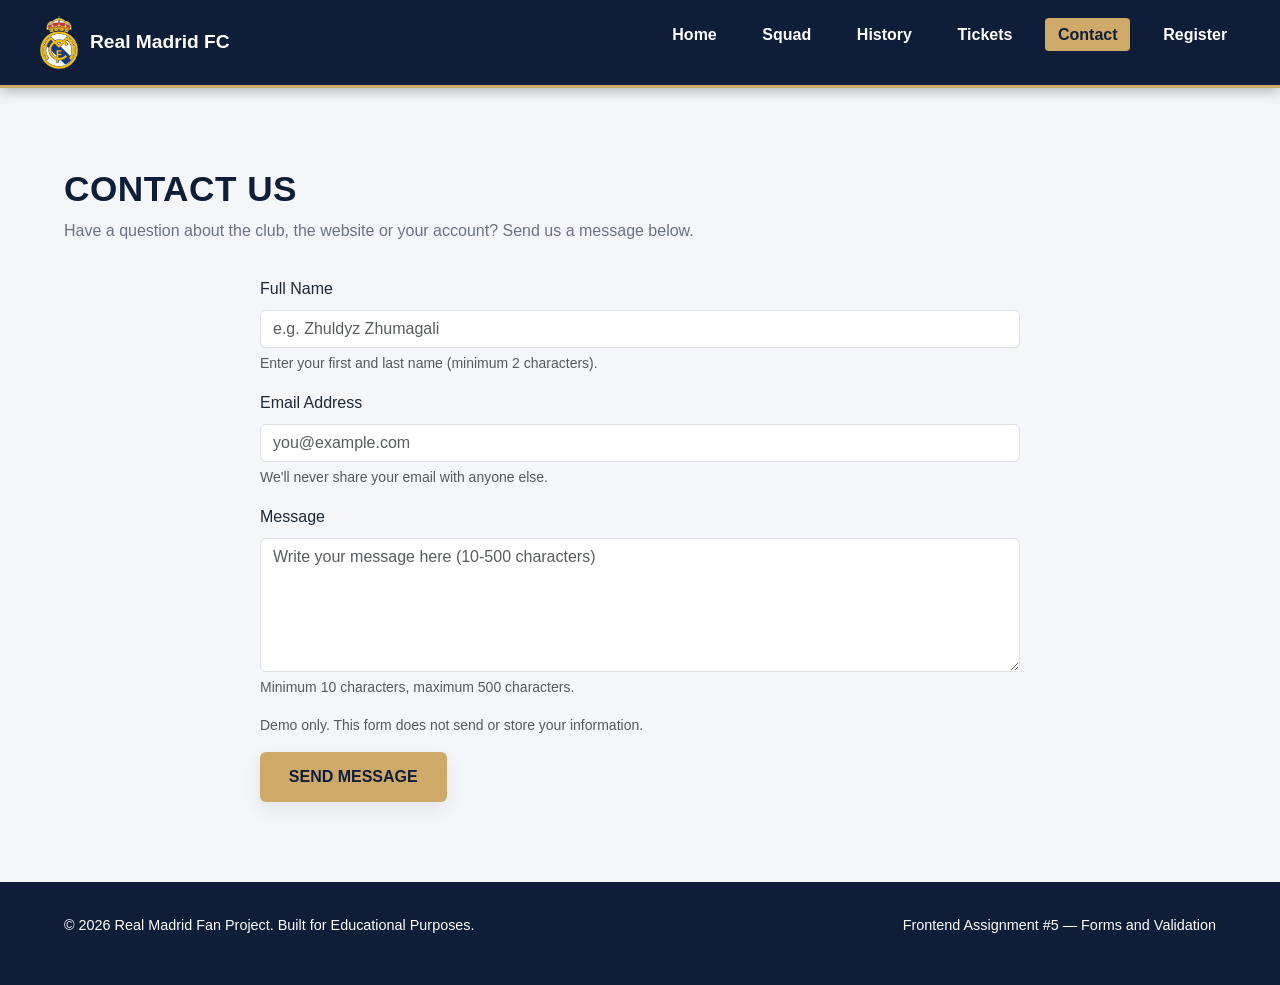
==== contact.html @ a4493725 "Add files via upload" ====
<!DOCTYPE html>
<html lang="en">
<head>
  <meta charset="UTF-8">
  <meta name="viewport" content="width=device-width, initial-scale=1.0">
  <title>Contact Us - Real Madrid Fan Project</title>

  <!-- Bootstrap 5.3 -->
  <link href="https://cdn.jsdelivr.net/npm/bootstrap@5.3.3/dist/css/bootstrap.min.css" rel="stylesheet">

  <!-- Shared project styles -->
  <link rel="stylesheet" href="css/style.css">
  <link rel="stylesheet" href="css/responsive.css">
</head>
<body>
  <div class="page-wrapper">

    <header class="site-header">
      <div class="header-container">
        <a href="index.html" class="logo-area">
          <img src="images/crest.png" alt="Real Madrid Crest">
          <span>Real Madrid FC</span>
        </a>
        <nav class="main-nav">
          <ul>
            <li><a href="index.html">Home</a></li>
            <li><a href="squad.html">Squad</a></li>
            <li><a href="history.html">History</a></li>
            <li><a href="tickets.html">Tickets</a></li>
            <li><a href="contact.html" class="active">Contact</a></li>
            <li><a href="register.html">Register</a></li>
          </ul>
        </nav>
      </div>
    </header>

    <main class="container py-5">
      <h1 class="page-title">Contact Us</h1>
      <p class="subtitle">Have a question about the club, the website or your account? Send us a message below.</p>

      <div class="row justify-content-center">
        <div class="col-12 col-lg-8">

          <form id="contactForm" class="needs-validation" novalidate action="#" method="post">

            <!-- Name -->
            <div class="mb-3">
              <label for="contact-name" class="form-label">Full Name</label>
              <input
                type="text"
                class="form-control"
                id="contact-name"
                name="contact-name"
                minlength="2"
                required
                placeholder="e.g. Zhuldyz Zhumagali">
              <div class="form-text">Enter your first and last name (minimum 2 characters).</div>
              <div class="valid-feedback">Looks good!</div>
              <div class="invalid-feedback">Please enter at least 2 characters for your name.</div>
            </div>

            <!-- Email -->
            <div class="mb-3">
              <label for="contact-email" class="form-label">Email Address</label>
              <input
                type="email"
                class="form-control"
                id="contact-email"
                name="contact-email"
                required
                placeholder="you@example.com">
              <div class="form-text">We'll never share your email with anyone else.</div>
              <div class="valid-feedback">Looks good!</div>
              <div class="invalid-feedback">Please enter a valid email address.</div>
            </div>

            <!-- Message -->
            <div class="mb-3">
              <label for="contact-message" class="form-label">Message</label>
              <textarea
                class="form-control"
                id="contact-message"
                name="contact-message"
                rows="5"
                minlength="10"
                maxlength="500"
                required
                placeholder="Write your message here (10-500 characters)"></textarea>
              <div class="form-text">Minimum 10 characters, maximum 500 characters.</div>
              <div class="valid-feedback">Looks good!</div>
              <div class="invalid-feedback">Message must be between 10 and 500 characters long.</div>
            </div>

            <!-- Demo-only note: static site, no backend -->
            <p id="contact-demo-note" class="text-muted small">
              Demo only. This form does not send or store your information.
            </p>

            <button class="btn btn-gold" type="submit">Send Message</button>

          </form>

          <!-- Success alert, shown only after valid submission -->
          <div id="contact-success" class="alert alert-success mt-4 d-none" role="alert">
            Thank you! Your message has passed validation. (Demonstration only — nothing was actually sent.)
          </div>

        </div>
      </div>
    </main>

    <footer class="site-footer">
      <div class="container footer-content">
        <p>&copy; 2026 Real Madrid Fan Project. Built for Educational Purposes.</p>
        <p>Frontend Assignment #5 — Forms and Validation</p>
      </div>
    </footer>

  </div>

  <script src="https://cdn.jsdelivr.net/npm/bootstrap@5.3.3/dist/js/bootstrap.bundle.min.js"></script>
  <script src="js/validation.js"></script>
</body>
</html>
---- css/style.css ----
* {
  margin: 0;
  padding: 0;
  box-sizing: border-box;
}

:root {
  --rm-navy: #0e1e38;
  --rm-blue: #00427c;
  --rm-gold: #cfa968;
  --rm-gold-hover: #b58f4f;
  --rm-white: #ffffff;
  --bg-light: #f4f6f9;
  --card-bg: #ffffff;
  --text-dark: #1f2937;
  --text-muted: #6b7280;
  --border-color: #e0e0e0;
  --radius: 10px;
  --shadow: 0 8px 20px rgba(0, 0, 0, 0.08);
  --shadow-strong: 0 10px 25px rgba(0, 0, 0, 0.18);
  --transition: all 0.25s ease;
  --font-main: 'Segoe UI', Tahoma, Geneva, Verdana, sans-serif;
}

body {
  font-family: var(--font-main);
  background-color: var(--bg-light);
  color: var(--text-dark);
  line-height: 1.6;
}

a { color: inherit; }
img { max-width: 100%; display: block; }
ul { list-style: none; }

.header,
.site-header {
  background-color: var(--rm-navy);
  padding: 1rem 2rem;
  position: sticky;
  top: 0;
  z-index: 1000;
  box-shadow: 0 4px 12px rgba(0, 0, 0, 0.25);
  border-bottom: 3px solid var(--rm-gold);
}

.header {
  display: flex;
  justify-content: space-between;
  align-items: center;
}

.header-container {
  max-width: 1200px;
  margin: 0 auto;
  display: flex;
  justify-content: space-between;
  align-items: center;
}

.logo {
  display: inline-flex;
  align-items: center;
}
.logo-text {
  font-size: 1.4rem;
  font-weight: 800;
  color: var(--rm-gold);
  letter-spacing: 1px;
}

.logo-container {
  display: flex;
  align-items: center;
  gap: 12px;
}
.logo-container img {
  width: 45px;
  height: 45px;
  object-fit: contain;
  flex-shrink: 0;
}
.brand-title {
  color: var(--rm-white);
  font-size: 1.4rem;
  font-weight: 800;
  letter-spacing: 1px;
}

.logo-area {
  display: flex;
  align-items: center;
  gap: 12px;
  text-decoration: none;
  color: var(--rm-white);
  font-weight: 800;
  font-size: 1.2rem;
}
.logo-area img {
  width: 38px;
  height: auto;
}
.nav ul,
.main-nav ul {
  display: flex;
  gap: 20px;
}

.nav a,
.main-nav a {
  color: var(--rm-white);
  text-decoration: none;
  font-weight: 600;
  padding: 0.5rem 0.8rem;
  border-radius: 4px;
  transition: var(--transition);
}

.nav a:hover,
.nav a.active,
.main-nav a:hover,
.main-nav a.active {
  color: var(--rm-navy);
  background-color: var(--rm-gold);
}

.page-wrapper {
  display: grid;
  grid-template-rows: auto 1fr auto;
  min-height: 100vh;
}

.container,
.page-main {
  max-width: 1200px;
  margin: 2rem auto;
  padding: 0 1.5rem;
}

.match-section > h2,
.achievements-section > h2,
.news-section > h2,
.cta-section > h2 {
  text-align: center;
  font-size: 2.2rem;
  color: var(--rm-navy);
  margin-bottom: 2rem;
  position: relative;
}
.match-section > h2::after,
.achievements-section > h2::after,
.news-section > h2::after,
.cta-section > h2::after {
  content: '';
  display: block;
  width: 60px;
  height: 4px;
  background-color: var(--rm-gold);
  margin: 0.5rem auto 0;
  border-radius: 2px;
}
.achievements-section > h2,
.cta-section > h2 { color: var(--rm-white); }

.matches-section h2,
.booking-section h2,
.faq-box h2,
.contacts-box h2 {
  font-size: 1.6rem;
  color: var(--rm-navy);
  margin-bottom: 1.5rem;
  border-left: 4px solid var(--rm-gold);
  padding-left: 0.6rem;
}

.page-title {
  font-size: 2.2rem;
  font-weight: 800;
  color: var(--rm-navy);
  text-transform: uppercase;
  letter-spacing: 0.5px;
  margin-bottom: 0.5rem;
}
.subtitle {
  color: var(--text-muted);
  margin-bottom: 2rem;
}

.btn {
  display: inline-block;
  padding: 0.8rem 1.8rem;
  font-weight: 700;
  text-decoration: none;
  text-align: center;
  border: none;
  border-radius: 6px;
  cursor: pointer;
  transition: var(--transition);
}

.btn-gold {
  background-color: var(--rm-gold);
  color: var(--rm-navy);
  text-transform: uppercase;
  box-shadow: var(--shadow);
}
.btn-gold:hover {
  background-color: var(--rm-gold-hover);
  transform: translateY(-3px);
}

.btn-white {
  background-color: var(--rm-white);
  color: var(--rm-navy);
  text-transform: uppercase;
  border: 2px solid var(--rm-white);
}
.btn-white:hover {
  background-color: transparent;
  color: var(--rm-white);
  transform: translateY(-3px);
}

.btn-buy {
  background-color: var(--rm-navy);
  color: var(--rm-white);
}
.btn-buy:hover { background-color: #001c58; }

.btn-submit {
  background-color: var(--rm-gold);
  color: var(--rm-navy);
}
.btn-submit:hover { background-color: var(--rm-gold-hover); }

.btn-reset {
  background-color: #e0e0e0;
  color: var(--text-dark);
}
.btn-reset:hover { background-color: #cccccc; }

.hero {
  background: linear-gradient(rgba(9, 26, 47, 0.65), rgba(9, 26, 47, 0.75)),
    url('../images/hero.png') center/cover no-repeat;
  height: 100vh;
  display: flex;
  justify-content: center;
  align-items: center;
  text-align: center;
  padding: 0 1.5rem;
  color: var(--rm-white);
}
.hero-content { max-width: 800px; }
.hero-content h1 {
  font-size: 3.2rem;
  letter-spacing: 2px;
  margin-bottom: 1rem;
}
.hero-content img {
  display: block;
  margin: 0 auto 1.5rem;
  max-width: 260px;
  width: 100%;
  height: auto;
}
.hero-content p {
  font-size: 1.15rem;
  margin-bottom: 2rem;
  color: #e5e7eb;
}

.match-section {
  max-width: 1100px;
  margin: 4rem auto;
  padding: 0 1.5rem;
}
.match-section .match-card {
  background-color: var(--card-bg);
  border-left: 6px solid var(--rm-gold);
  border-radius: var(--radius);
  padding: 2rem;
  display: flex;
  justify-content: space-between;
  align-items: center;
  gap: 1rem;
  box-shadow: var(--shadow-strong);
}
.match-section .team {
  font-size: 1.3rem;
  font-weight: 700;
  color: var(--rm-navy);
  width: 30%;
  text-align: center;
}
.match-section .match-details {
  display: flex;
  flex-direction: column;
  align-items: center;
  text-align: center;
}
.competition {
  color: var(--rm-gold);
  font-weight: 700;
  text-transform: uppercase;
  font-size: 0.85rem;
}
.match-time {
  font-size: 1.4rem;
  font-weight: 800;
  color: var(--rm-navy);
  margin: 0.3rem 0;
}
.stadium { color: var(--text-muted); font-size: 0.9rem; }

.achievements-section {
  background-color: var(--rm-navy);
  padding: 4rem 1.5rem;
}
.achievements-container {
  max-width: 1100px;
  margin: 0 auto;
  display: flex;
  justify-content: space-around;
  flex-wrap: wrap;
  gap: 20px;
}
.achievement-card {
  background: rgba(255, 255, 255, 0.05);
  border: 1px solid rgba(207, 169, 104, 0.3);
  border-radius: var(--radius);
  padding: 2rem;
  width: 260px;
  text-align: center;
  transition: var(--transition);
}
.achievement-card:hover {
  transform: translateY(-8px);
  border-color: var(--rm-gold);
  box-shadow: 0 10px 25px rgba(207, 169, 104, 0.2);
}
.trophy-icon { font-size: 2.4rem; margin-bottom: 0.5rem; }
.achievement-card h3 {
  font-size: 2.6rem;
  color: var(--rm-gold);
  margin-bottom: 0.2rem;
}
.achievement-card p { font-size: 1rem; font-weight: 600; color: var(--rm-white); }

.news-section {
  max-width: 1100px;
  margin: 4rem auto;
  padding: 0 1.5rem;
}
.news-grid {
  display: grid;
  grid-template-columns: repeat(3, 1fr);
  gap: 30px;
}
.news-card {
  background-color: var(--card-bg);
  border-radius: var(--radius);
  overflow: hidden;
  box-shadow: var(--shadow);
  transition: var(--transition);
  display: flex;
  flex-direction: column;
}
.news-card:hover { transform: translateY(-6px); }
.news-image { height: 180px; background-size: cover; background-position: center; }
.news-bg-1 { background-image: url('https://images.unsplash.com/photo-1577223625816-7546f13df25d?q=80&w=600&auto=format&fit=crop'); }
.news-bg-2 { background-image: url('https://images.unsplash.com/photo-1518091043644-c1d4457512c6?q=80&w=600&auto=format&fit=crop'); }
.news-bg-3 { background-image: url('https://images.unsplash.com/photo-1543326727-cf6c39e8f84c?q=80&w=600&auto=format&fit=crop'); }
.news-content {
  padding: 1.5rem;
  display: flex;
  flex-direction: column;
  flex-grow: 1;
}
.news-content h3 { color: var(--rm-navy); font-size: 1.2rem; margin-bottom: 0.8rem; }
.news-content p { color: var(--text-muted); font-size: 0.95rem; margin-bottom: 1.2rem; flex-grow: 1; }
.read-more { color: var(--rm-blue); font-weight: 700; text-decoration: none; transition: var(--transition); }
.read-more:hover { color: var(--rm-gold); }

.cta-section {
  background-color: var(--rm-blue);
  color: var(--rm-white);
  text-align: center;
  padding: 4rem 1.5rem;
}
.cta-section p { max-width: 600px; margin: 0 auto 2rem; font-size: 1.05rem; }

.filter-radio { display: none; }

.filter-bar {
  display: flex;
  gap: 10px;
  margin-bottom: 2.5rem;
  flex-wrap: wrap;
}
.filter-btn {
  padding: 10px 22px;
  border: 1px solid #cbd5e1;
  background-color: #fff;
  border-radius: 25px;
  font-weight: 600;
  font-size: 0.9rem;
  cursor: pointer;
  transition: var(--transition);
}
.filter-btn:hover { background-color: var(--rm-navy); color: #fff; border-color: var(--rm-navy); }

#filter-all:checked ~ .filter-bar label[for="filter-all"],
#filter-gk:checked ~ .filter-bar label[for="filter-gk"],
#filter-df:checked ~ .filter-bar label[for="filter-df"],
#filter-mf:checked ~ .filter-bar label[for="filter-mf"],
#filter-fw:checked ~ .filter-bar label[for="filter-fw"],
#filter-st:checked ~ .filter-bar label[for="filter-st"] {
  background-color: var(--rm-navy);
  color: #fff;
  border-color: var(--rm-navy);
}

#filter-gk:checked ~ .squad-grid .player-card:not(.gk),
#filter-df:checked ~ .squad-grid .player-card:not(.df),
#filter-mf:checked ~ .squad-grid .player-card:not(.mf),
#filter-fw:checked ~ .squad-grid .player-card:not(.fw),
#filter-st:checked ~ .squad-grid .player-card:not(.st) {
  display: none;
}

.squad-grid {
  display: grid;
  grid-template-columns: repeat(auto-fit, minmax(240px, 1fr));
  gap: 24px;
}
.player-card {
  background-color: var(--card-bg);
  border-radius: var(--radius);
  overflow: hidden;
  box-shadow: var(--shadow);
  transition: var(--transition);
  display: flex;
  flex-direction: column;
}
.player-card:hover { transform: translateY(-5px); box-shadow: var(--shadow-strong); }
.player-photo {
  width: 100%;
  height: 260px;
  object-fit: cover;
  object-position: top;
  background-color: #e2e8f0;
}
.player-info { padding: 1.2rem; display: flex; flex-direction: column; gap: 4px; }
.player-number { font-size: 1.3rem; font-weight: 800; color: var(--rm-gold); }
.player-name { font-size: 1.1rem; font-weight: 700; color: var(--rm-navy); }
.player-position { font-size: 0.85rem; color: var(--text-muted); text-transform: uppercase; font-weight: 600; }

.page-hero { text-align: center; margin-bottom: 3rem; }
.page-hero h1 { font-size: 2.2rem; color: var(--rm-navy); margin-bottom: 0.5rem; }
.page-hero p { color: var(--text-muted); }

.matches-section { margin-bottom: 4rem; }
.matches-grid {
  display: grid;
  grid-template-columns: repeat(auto-fit, minmax(300px, 1fr));
  gap: 1.5rem;
}
.matches-grid .match-card {
  background-color: var(--card-bg);
  border: 1px solid var(--border-color);
  border-radius: var(--radius);
  padding: 1.5rem;
  display: flex;
  flex-direction: column;
  gap: 1rem;
  box-shadow: var(--shadow);
  transition: var(--transition);
}
.matches-grid .match-card:hover { transform: translateY(-5px); box-shadow: var(--shadow-strong); }
.match-league {
  font-size: 0.8rem;
  text-transform: uppercase;
  font-weight: bold;
  color: var(--rm-gold);
  background-color: var(--rm-navy);
  padding: 0.25rem 0.6rem;
  border-radius: 4px;
  align-self: flex-start;
}
.match-teams {
  display: flex;
  justify-content: space-between;
  align-items: center;
  font-size: 1.05rem;
  font-weight: bold;
}
.match-teams .vs { font-size: 0.85rem; color: var(--text-muted); font-weight: 600; }
.matches-grid .match-card .match-details {
  font-size: 0.9rem;
  color: var(--text-muted);
  display: flex;
  flex-direction: column;
  gap: 0.2rem;
}
.matches-grid .match-card .btn { margin-top: auto; }

.booking-section {
  background-color: var(--card-bg);
  padding: 2.5rem;
  border-radius: var(--radius);
  box-shadow: var(--shadow);
  margin-bottom: 4rem;
}
.form-grid-inputs {
  display: grid;
  grid-template-columns: repeat(auto-fit, minmax(240px, 1fr));
  gap: 1.2rem;
  margin-bottom: 1.5rem;
}
.form-group { display: flex; flex-direction: column; gap: 0.5rem; }
.form-group label { font-weight: 600; font-size: 0.95rem; }
.form-group input,
.form-group select {
  padding: 0.7rem;
  border: 1px solid var(--border-color);
  border-radius: 4px;
  font-size: 1rem;
  font-family: var(--font-main);
}
.form-group input:focus,
.form-group select:focus { outline: 2px solid var(--rm-navy); }
.form-actions { display: flex; gap: 1rem; justify-content: flex-end; }

.info-section { margin-bottom: 4rem; }
.info-grid {
  display: grid;
  grid-template-columns: 1fr 1fr;
  gap: 2rem;
}
.faq-box,
.contacts-box {
  background-color: var(--card-bg);
  padding: 2rem;
  border-radius: var(--radius);
  box-shadow: var(--shadow);
}
.faq-item { margin-bottom: 1.2rem; padding-bottom: 1rem; border-bottom: 1px solid var(--border-color); }
.faq-item:last-child { border-bottom: none; }
.faq-item h3 { font-size: 1.02rem; margin-bottom: 0.4rem; color: var(--text-dark); }
.contact-info p,
.stadium-hours p { margin-bottom: 0.6rem; color: var(--text-muted); }
.stadium-hours h3 { margin-top: 1.2rem; margin-bottom: 0.5rem; font-size: 1.05rem; color: var(--rm-navy); }

.footer {
  background-color: var(--rm-navy);
  color: var(--rm-white);
  text-align: center;
  padding: 1.5rem;
  border-top: 1px solid rgba(255, 255, 255, 0.1);
}

.site-footer {
  background-color: var(--rm-navy);
  color: var(--rm-white);
  padding: 2rem 1.5rem;
  margin-top: auto;
}
.footer-content,
.footer-container {
  max-width: 1200px;
  margin: 0 auto;
  display: flex;
  justify-content: space-between;
  align-items: center;
  flex-wrap: wrap;
  gap: 15px;
  font-size: 0.9rem;
}
.footer-links { display: flex; gap: 1rem; }
.footer-links a { color: var(--rm-white); text-decoration: none; }
.footer-links a:hover { color: var(--rm-gold); }

#filter-all:focus-visible ~ .filter-bar label[for="filter-all"],
#filter-gk:focus-visible ~ .filter-bar label[for="filter-gk"],
#filter-df:focus-visible ~ .filter-bar label[for="filter-df"],
#filter-mf:focus-visible ~ .filter-bar label[for="filter-mf"],
#filter-fw:focus-visible ~ .filter-bar label[for="filter-fw"],
#filter-st:focus-visible ~ .filter-bar label[for="filter-st"] {
  outline: 3px solid var(--rm-gold);
  outline-offset: 3px;
}

.squad-note {
  margin-top: 2rem;
  background-color: var(--card-bg);
  border: 1px solid var(--border-color);
  border-radius: var(--radius);
  padding: 1.2rem 1.5rem;
}
.squad-note summary {
  cursor: pointer;
  font-weight: 700;
  color: var(--rm-navy);
}
.squad-note summary:focus-visible {
  outline: 3px solid var(--rm-gold);
  outline-offset: 3px;
}
---- css/responsive.css ----
@media (max-width: 900px) {
  .news-grid { grid-template-columns: repeat(2, 1fr); }
  .hero-content h1 { font-size: 2.6rem; }
  .info-grid { grid-template-columns: 1fr; }
}

@media (max-width: 700px) {
  .header-container,
  .header {
    flex-direction: column;
    gap: 15px;
  }
  .nav ul,
.main-nav ul {
  flex-direction: row;
  flex-wrap: wrap;
  justify-content: center;
  text-align: center;
  gap: 8px;
}
  .match-section .match-card {
    flex-direction: column;
    gap: 15px;
    text-align: center;
  }
  .match-section .team { width: 100%; }
  .news-grid { grid-template-columns: 1fr; }
  .hero-content h1 { font-size: 2.1rem; }
  .hero-content p { font-size: 1rem; }
  .hero {
  min-height: 80vh;
  height: auto;
  padding: 4rem 1rem;
}

.hero-content img {
  max-width: 200px;
}
  .form-actions { justify-content: center; }
  .footer-content,
  .footer-container { flex-direction: column; text-align: center; }
}

@media (max-width: 600px) {
  .filter-bar { gap: 8px; }
  .filter-btn { padding: 8px 14px; font-size: 0.85rem; }
  .player-photo { height: 200px; }
}
@media (max-width: 400px) {
  .brand-title {
    font-size: 1.1rem;
  }

  .logo-container img {
    width: 38px;
    height: 38px;
  }

  .nav a {
    padding: 0.4rem 0.5rem;
    font-size: 0.9rem;
  }

  .hero-content h1 {
    font-size: 1.8rem;
  }

  .hero-content p {
    font-size: 0.9rem;
  }

  .hero-content img {
    max-width: 160px;
  }

  .match-section,
  .news-section {
    padding: 0 1rem;
  }

  .match-section > h2,
  .achievements-section > h2,
  .news-section > h2,
  .cta-section > h2 {
    font-size: 1.7rem;
  }
}
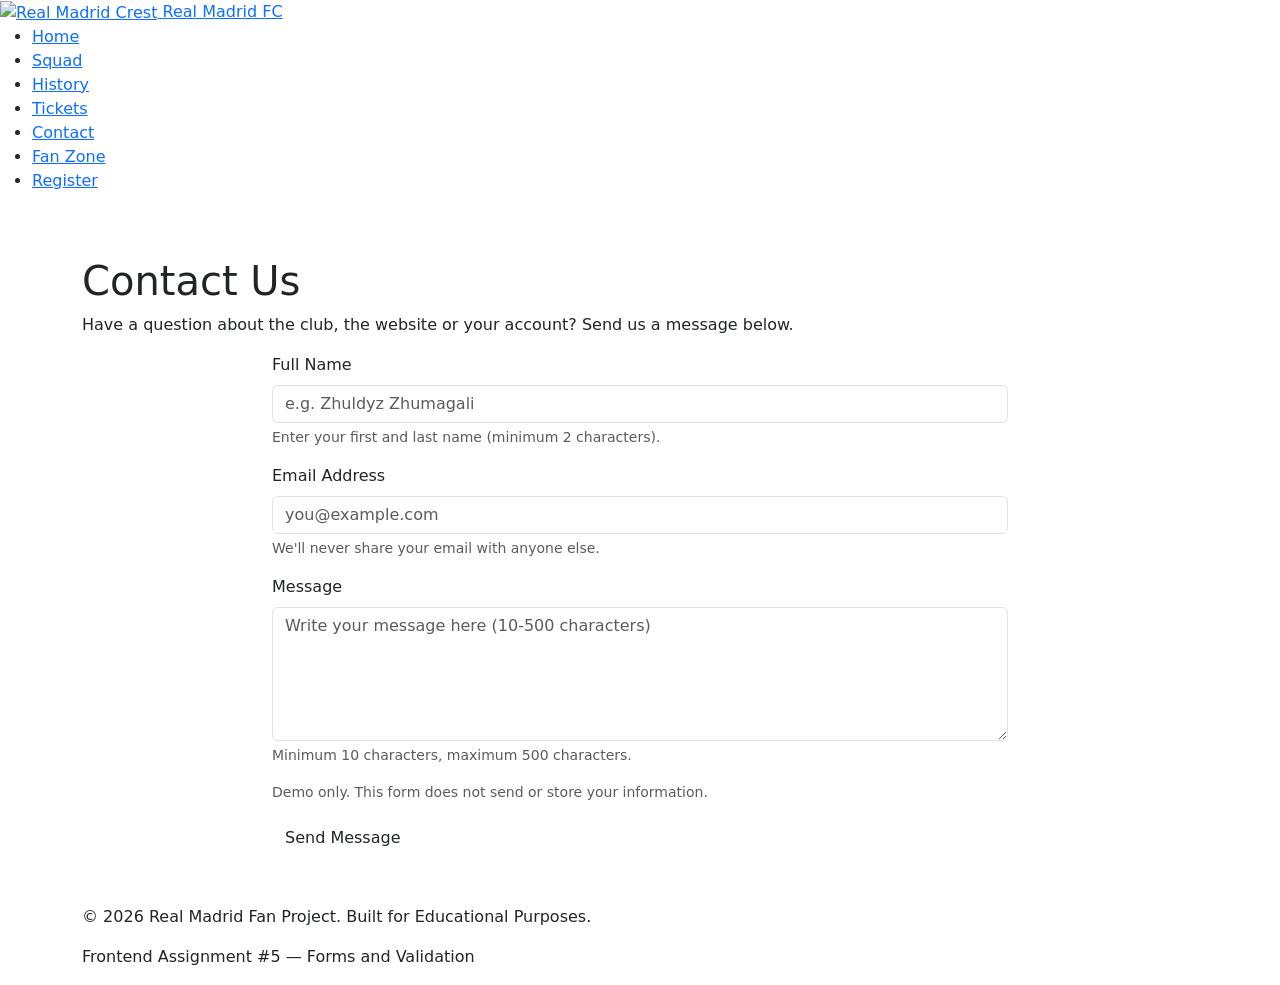
==== commit 5ed37745: "Add files via upload" ====
--- a/contact.html
+++ b/contact.html
@@ -5,10 +5,10 @@
   <meta name="viewport" content="width=device-width, initial-scale=1.0">
   <title>Contact Us - Real Madrid Fan Project</title>
 
-  <!-- Bootstrap 5.3 -->
+  
   <link href="https://cdn.jsdelivr.net/npm/bootstrap@5.3.3/dist/css/bootstrap.min.css" rel="stylesheet">
 
-  <!-- Shared project styles -->
+
   <link rel="stylesheet" href="css/style.css">
   <link rel="stylesheet" href="css/responsive.css">
 </head>
@@ -28,6 +28,7 @@
             <li><a href="history.html">History</a></li>
             <li><a href="tickets.html">Tickets</a></li>
             <li><a href="contact.html" class="active">Contact</a></li>
+            <li><a href="fanzone.html">Fan Zone</a></li>
             <li><a href="register.html">Register</a></li>
           </ul>
         </nav>
@@ -43,7 +44,7 @@
 
           <form id="contactForm" class="needs-validation" novalidate action="#" method="post">
 
-            <!-- Name -->
+           
             <div class="mb-3">
               <label for="contact-name" class="form-label">Full Name</label>
               <input
@@ -59,7 +60,7 @@
               <div class="invalid-feedback">Please enter at least 2 characters for your name.</div>
             </div>
 
-            <!-- Email -->
+        
             <div class="mb-3">
               <label for="contact-email" class="form-label">Email Address</label>
               <input
@@ -74,7 +75,7 @@
               <div class="invalid-feedback">Please enter a valid email address.</div>
             </div>
 
-            <!-- Message -->
+        
             <div class="mb-3">
               <label for="contact-message" class="form-label">Message</label>
               <textarea
@@ -91,7 +92,7 @@
               <div class="invalid-feedback">Message must be between 10 and 500 characters long.</div>
             </div>
 
-            <!-- Demo-only note: static site, no backend -->
+         
             <p id="contact-demo-note" class="text-muted small">
               Demo only. This form does not send or store your information.
             </p>
@@ -100,7 +101,7 @@
 
           </form>
 
-          <!-- Success alert, shown only after valid submission -->
+         
           <div id="contact-success" class="alert alert-success mt-4 d-none" role="alert">
             Thank you! Your message has passed validation. (Demonstration only — nothing was actually sent.)
           </div>
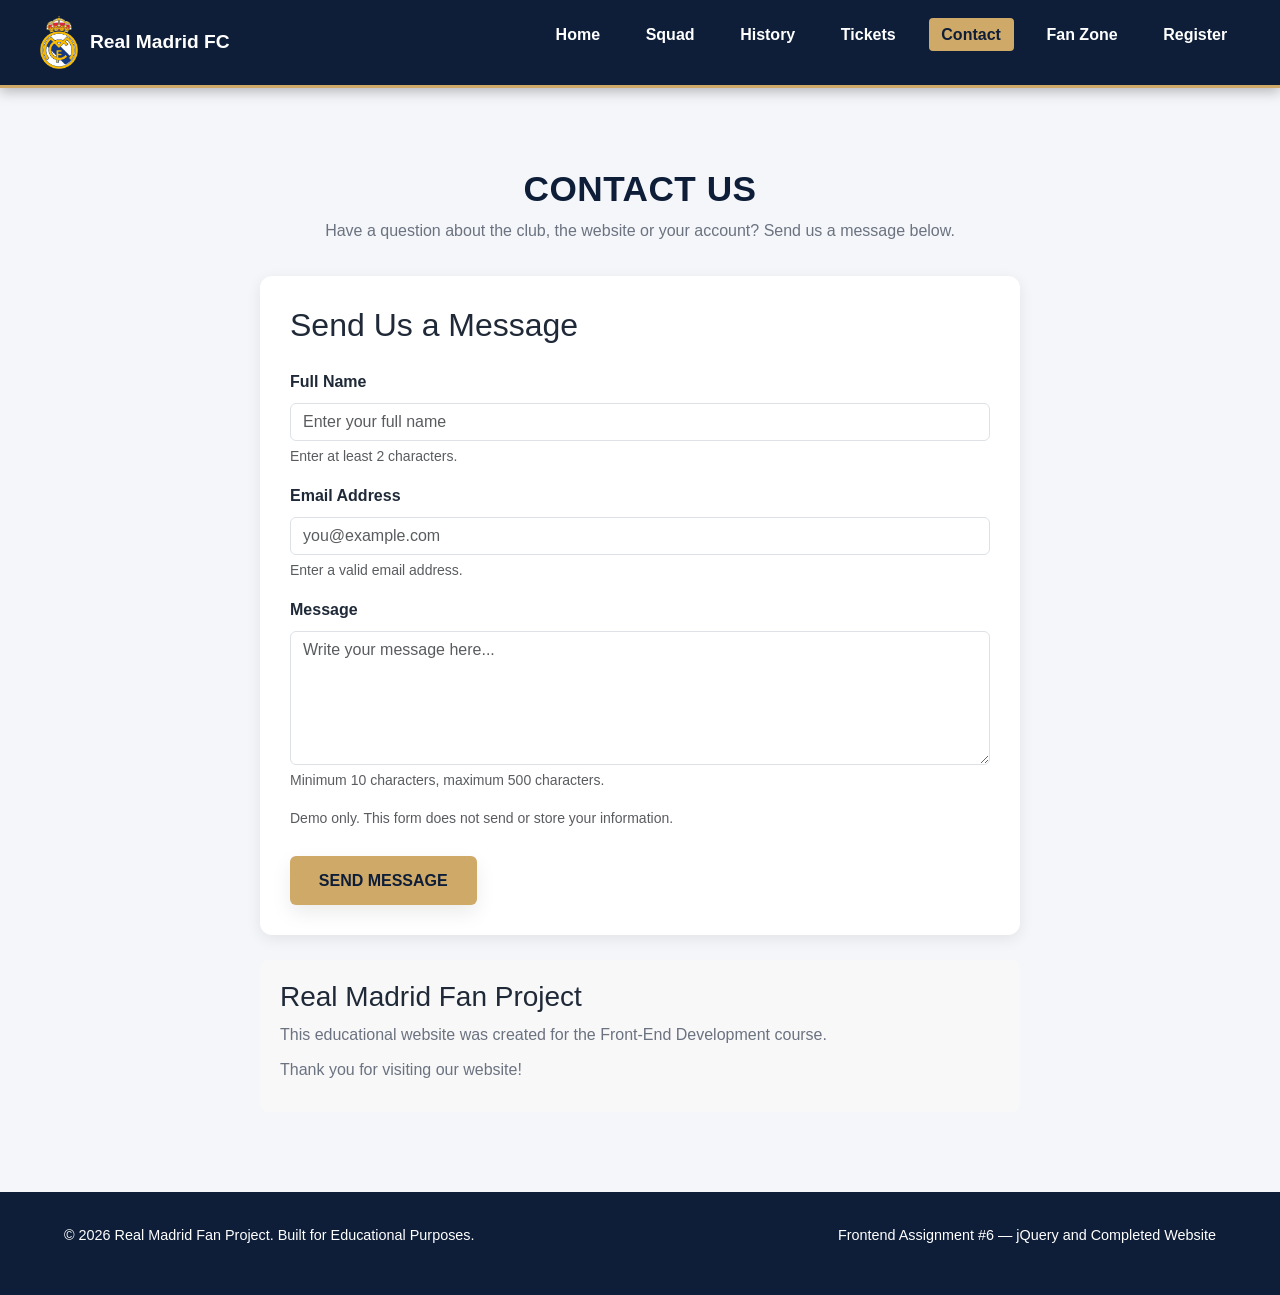
==== commit 010b6bca: "Update contact.html" ====
--- a/contact.html
+++ b/contact.html
@@ -1,125 +1,304 @@
+
 <!DOCTYPE html>
 <html lang="en">
 <head>
-  <meta charset="UTF-8">
-  <meta name="viewport" content="width=device-width, initial-scale=1.0">
-  <title>Contact Us - Real Madrid Fan Project</title>
+    <meta charset="UTF-8">
+    <meta name="viewport" content="width=device-width, initial-scale=1.0">
+
+    <title>Contact Us - Real Madrid Fan Project</title>
+
+   
+    <link href="https://cdn.jsdelivr.net/npm/bootstrap@5.3.3/dist/css/bootstrap.min.css" rel="stylesheet">
+
+    <!-- Project CSS -->
+    <link rel="stylesheet" href="css/style.css">
+    <link rel="stylesheet" href="css/responsive.css">
+
+    <style>
+        .contact-card {
+            background: #ffffff;
+            padding: 30px;
+            border-radius: 12px;
+            box-shadow: 0 4px 15px rgba(0,0,0,0.08);
+        }
+
+        .contact-card h2 {
+            margin-bottom: 25px;
+        }
+
+        .contact-card .form-label {
+            font-weight: 600;
+        }
+
+        .contact-card .form-control:focus {
+            border-color: #c9a227;
+            box-shadow: 0 0 0 0.2rem rgba(201,162,39,0.2);
+        }
+
+        .contact-card .btn-gold {
+            margin-top: 10px;
+        }
+
+        .form-control.is-invalid {
+            border-color: #dc3545;
+        }
+
+        .form-control.is-valid {
+            border-color: #198754;
+        }
+
+        #contact-success {
+            font-weight: 500;
+        }
+
+        .contact-info {
+            margin-top: 25px;
+            padding: 20px;
+            background: #f8f8f8;
+            border-radius: 8px;
+        }
+
+        @media (max-width: 576px) {
+            .contact-card {
+                padding: 20px 15px;
+            }
+        }
+    </style>
+</head>
+
+<body>
+
+<div class="page-wrapper">
 
   
-  <link href="https://cdn.jsdelivr.net/npm/bootstrap@5.3.3/dist/css/bootstrap.min.css" rel="stylesheet">
-
-
-  <link rel="stylesheet" href="css/style.css">
-  <link rel="stylesheet" href="css/responsive.css">
-</head>
-<body>
-  <div class="page-wrapper">
-
     <header class="site-header">
-      <div class="header-container">
-        <a href="index.html" class="logo-area">
-          <img src="images/crest.png" alt="Real Madrid Crest">
-          <span>Real Madrid FC</span>
-        </a>
-        <nav class="main-nav">
-          <ul>
-            <li><a href="index.html">Home</a></li>
-            <li><a href="squad.html">Squad</a></li>
-            <li><a href="history.html">History</a></li>
-            <li><a href="tickets.html">Tickets</a></li>
-            <li><a href="contact.html" class="active">Contact</a></li>
-            <li><a href="fanzone.html">Fan Zone</a></li>
-            <li><a href="register.html">Register</a></li>
-          </ul>
-        </nav>
-      </div>
+        <div class="header-container">
+
+            <a href="index.html" class="logo-area">
+                <img src="images/crest.png" alt="Real Madrid Crest">
+                <span>Real Madrid FC</span>
+            </a>
+
+            <nav class="main-nav" aria-label="Main navigation">
+                <ul>
+                    <li><a href="index.html">Home</a></li>
+                    <li><a href="squad.html">Squad</a></li>
+                    <li><a href="history.html">History</a></li>
+                    <li><a href="tickets.html">Tickets</a></li>
+                    <li><a href="contact.html" class="active">Contact</a></li>
+                    <li><a href="fanzone.html">Fan Zone</a></li>
+                    <li><a href="register.html">Register</a></li>
+                </ul>
+            </nav>
+
+        </div>
     </header>
 
+
+    
     <main class="container py-5">
-      <h1 class="page-title">Contact Us</h1>
-      <p class="subtitle">Have a question about the club, the website or your account? Send us a message below.</p>
-
-      <div class="row justify-content-center">
-        <div class="col-12 col-lg-8">
-
-          <form id="contactForm" class="needs-validation" novalidate action="#" method="post">
-
-           
-            <div class="mb-3">
-              <label for="contact-name" class="form-label">Full Name</label>
-              <input
-                type="text"
-                class="form-control"
-                id="contact-name"
-                name="contact-name"
-                minlength="2"
-                required
-                placeholder="e.g. Zhuldyz Zhumagali">
-              <div class="form-text">Enter your first and last name (minimum 2 characters).</div>
-              <div class="valid-feedback">Looks good!</div>
-              <div class="invalid-feedback">Please enter at least 2 characters for your name.</div>
+
+        <h1 class="page-title text-center">Contact Us</h1>
+
+        <p class="subtitle text-center">
+            Have a question about the club, the website or your account?
+            Send us a message below.
+        </p>
+
+        <div class="row justify-content-center">
+
+            <div class="col-12 col-lg-8">
+
+                <div class="contact-card">
+
+                    <h2>Send Us a Message</h2>
+
+                    <!-- CONTACT FORM -->
+                    <form id="contactForm" novalidate>
+
+                        <!-- FULL NAME -->
+                        <div class="mb-3">
+
+                            <label for="contact-name" class="form-label">
+                                Full Name
+                            </label>
+
+                            <input
+                                type="text"
+                                class="form-control"
+                                id="contact-name"
+                                name="contact-name"
+                                minlength="2"
+                                required
+                                placeholder="Enter your full name"
+                                aria-describedby="name-help">
+
+                            <div id="name-help" class="form-text">
+                                Enter at least 2 characters.
+                            </div>
+
+                            <div class="valid-feedback">
+                                Looks good!
+                            </div>
+
+                            <div class="invalid-feedback">
+                                Please enter at least 2 characters.
+                            </div>
+
+                        </div>
+
+
+                        
+                        <div class="mb-3">
+
+                            <label for="contact-email" class="form-label">
+                                Email Address
+                            </label>
+
+                            <input
+                                type="email"
+                                class="form-control"
+                                id="contact-email"
+                                name="contact-email"
+                                required
+                                placeholder="you@example.com"
+                                aria-describedby="email-help">
+
+                            <div id="email-help" class="form-text">
+                                Enter a valid email address.
+                            </div>
+
+                            <div class="valid-feedback">
+                                Valid email address!
+                            </div>
+
+                            <div class="invalid-feedback">
+                                Please enter a valid email address.
+                            </div>
+
+                        </div>
+
+
+                        
+                        <div class="mb-3">
+
+                            <label for="contact-message" class="form-label">
+                                Message
+                            </label>
+
+                            <textarea
+                                class="form-control"
+                                id="contact-message"
+                                name="contact-message"
+                                rows="5"
+                                minlength="10"
+                                maxlength="500"
+                                required
+                                placeholder="Write your message here..."
+                                aria-describedby="message-help"></textarea>
+
+                            <div id="message-help" class="form-text">
+                                Minimum 10 characters, maximum 500 characters.
+                            </div>
+
+                            <div class="valid-feedback">
+                                Message looks good!
+                            </div>
+
+                            <div class="invalid-feedback">
+                                Message must contain 10-500 characters.
+                            </div>
+
+                        </div>
+
+
+                        
+                        <p id="contact-demo-note" class="text-muted small">
+                            Demo only. This form does not send or store your information.
+                        </p>
+
+
+                        
+                        <button type="submit" class="btn btn-gold">
+                            Send Message
+                        </button>
+
+                    </form>
+
+
+                    
+                    <div
+                        id="contact-success"
+                        class="alert alert-success mt-4 d-none"
+                        role="alert"
+                        aria-live="polite">
+
+                        <strong>Thank you!</strong>
+                        Your message has passed validation.
+
+                        <br>
+
+                        <small>
+                            Demonstration only — nothing was actually sent.
+                        </small>
+
+                    </div>
+
+                </div>
+
+
+               
+                <div class="contact-info">
+
+                    <h3>Real Madrid Fan Project</h3>
+
+                    <p>
+                        This educational website was created
+                        for the Front-End Development course.
+                    </p>
+
+                    <p>
+                        Thank you for visiting our website!
+                    </p>
+
+                </div>
+
             </div>
 
-        
-            <div class="mb-3">
-              <label for="contact-email" class="form-label">Email Address</label>
-              <input
-                type="email"
-                class="form-control"
-                id="contact-email"
-                name="contact-email"
-                required
-                placeholder="you@example.com">
-              <div class="form-text">We'll never share your email with anyone else.</div>
-              <div class="valid-feedback">Looks good!</div>
-              <div class="invalid-feedback">Please enter a valid email address.</div>
-            </div>
-
-        
-            <div class="mb-3">
-              <label for="contact-message" class="form-label">Message</label>
-              <textarea
-                class="form-control"
-                id="contact-message"
-                name="contact-message"
-                rows="5"
-                minlength="10"
-                maxlength="500"
-                required
-                placeholder="Write your message here (10-500 characters)"></textarea>
-              <div class="form-text">Minimum 10 characters, maximum 500 characters.</div>
-              <div class="valid-feedback">Looks good!</div>
-              <div class="invalid-feedback">Message must be between 10 and 500 characters long.</div>
-            </div>
-
-         
-            <p id="contact-demo-note" class="text-muted small">
-              Demo only. This form does not send or store your information.
+        </div>
+
+    </main>
+
+
+  
+    <footer class="site-footer">
+
+        <div class="container footer-content">
+
+            <p>
+                &copy; 2026 Real Madrid Fan Project.
+                Built for Educational Purposes.
             </p>
 
-            <button class="btn btn-gold" type="submit">Send Message</button>
-
-          </form>
-
-         
-          <div id="contact-success" class="alert alert-success mt-4 d-none" role="alert">
-            Thank you! Your message has passed validation. (Demonstration only — nothing was actually sent.)
-          </div>
+            <p>
+                Frontend Assignment #6 — jQuery and Completed Website
+            </p>
 
         </div>
-      </div>
-    </main>
-
-    <footer class="site-footer">
-      <div class="container footer-content">
-        <p>&copy; 2026 Real Madrid Fan Project. Built for Educational Purposes.</p>
-        <p>Frontend Assignment #5 — Forms and Validation</p>
-      </div>
+
     </footer>
 
-  </div>
-
-  <script src="https://cdn.jsdelivr.net/npm/bootstrap@5.3.3/dist/js/bootstrap.bundle.min.js"></script>
-  <script src="js/validation.js"></script>
+</div>
+
+
+
+<script src="https://cdn.jsdelivr.net/npm/bootstrap@5.3.3/dist/js/bootstrap.bundle.min.js"></script>
+
+
+<script src="https://code.jquery.com/jquery-3.7.1.min.js"></script>
+
+
+<script src="js/validation.js"></script>
+
 </body>
 </html>
--- a/css/style.css
+++ b/css/style.css
@@ -0,0 +1,609 @@
+
+* {
+  margin: 0;
+  padding: 0;
+  box-sizing: border-box;
+}
+
+:root {
+  --rm-navy: #0e1e38;
+  --rm-blue: #00427c;
+  --rm-gold: #cfa968;
+  --rm-gold-hover: #b58f4f;
+  --rm-white: #ffffff;
+  --bg-light: #f4f6f9;
+  --card-bg: #ffffff;
+  --text-dark: #1f2937;
+  --text-muted: #6b7280;
+  --border-color: #e0e0e0;
+  --radius: 10px;
+  --shadow: 0 8px 20px rgba(0, 0, 0, 0.08);
+  --shadow-strong: 0 10px 25px rgba(0, 0, 0, 0.18);
+  --transition: all 0.25s ease;
+  --font-main: 'Segoe UI', Tahoma, Geneva, Verdana, sans-serif;
+}
+
+body {
+  font-family: var(--font-main);
+  background-color: var(--bg-light);
+  color: var(--text-dark);
+  line-height: 1.6;
+}
+
+a { color: inherit; }
+img { max-width: 100%; display: block; }
+ul { list-style: none; }
+
+.header,
+.site-header {
+  background-color: var(--rm-navy);
+  padding: 1rem 2rem;
+  position: sticky;
+  top: 0;
+  z-index: 1000;
+  box-shadow: 0 4px 12px rgba(0, 0, 0, 0.25);
+  border-bottom: 3px solid var(--rm-gold);
+}
+
+.header {
+  display: flex;
+  justify-content: space-between;
+  align-items: center;
+}
+
+.header-container {
+  max-width: 1200px;
+  margin: 0 auto;
+  display: flex;
+  justify-content: space-between;
+  align-items: center;
+}
+
+.logo {
+  display: inline-flex;
+  align-items: center;
+}
+.logo-text {
+  font-size: 1.4rem;
+  font-weight: 800;
+  color: var(--rm-gold);
+  letter-spacing: 1px;
+}
+
+.logo-container {
+  display: flex;
+  align-items: center;
+  gap: 12px;
+}
+.logo-container img {
+  width: 45px;
+  height: 45px;
+  object-fit: contain;
+  flex-shrink: 0;
+}
+.brand-title {
+  color: var(--rm-white);
+  font-size: 1.4rem;
+  font-weight: 800;
+  letter-spacing: 1px;
+}
+
+.logo-area {
+  display: flex;
+  align-items: center;
+  gap: 12px;
+  text-decoration: none;
+  color: var(--rm-white);
+  font-weight: 800;
+  font-size: 1.2rem;
+}
+.logo-area img {
+  width: 38px;
+  height: auto;
+}
+.nav ul,
+.main-nav ul {
+  display: flex;
+  gap: 20px;
+}
+
+.nav a,
+.main-nav a {
+  color: var(--rm-white);
+  text-decoration: none;
+  font-weight: 600;
+  padding: 0.5rem 0.8rem;
+  border-radius: 4px;
+  transition: var(--transition);
+}
+
+.nav a:hover,
+.nav a.active,
+.main-nav a:hover,
+.main-nav a.active {
+  color: var(--rm-navy);
+  background-color: var(--rm-gold);
+}
+
+.page-wrapper {
+  display: grid;
+  grid-template-rows: auto 1fr auto;
+  min-height: 100vh;
+}
+
+.container,
+.page-main {
+  max-width: 1200px;
+  margin: 2rem auto;
+  padding: 0 1.5rem;
+}
+
+.match-section > h2,
+.achievements-section > h2,
+.news-section > h2,
+.cta-section > h2 {
+  text-align: center;
+  font-size: 2.2rem;
+  color: var(--rm-navy);
+  margin-bottom: 2rem;
+  position: relative;
+}
+.match-section > h2::after,
+.achievements-section > h2::after,
+.news-section > h2::after,
+.cta-section > h2::after {
+  content: '';
+  display: block;
+  width: 60px;
+  height: 4px;
+  background-color: var(--rm-gold);
+  margin: 0.5rem auto 0;
+  border-radius: 2px;
+}
+.achievements-section > h2,
+.cta-section > h2 { color: var(--rm-white); }
+
+.matches-section h2,
+.booking-section h2,
+.faq-box h2,
+.contacts-box h2 {
+  font-size: 1.6rem;
+  color: var(--rm-navy);
+  margin-bottom: 1.5rem;
+  border-left: 4px solid var(--rm-gold);
+  padding-left: 0.6rem;
+}
+
+.page-title {
+  font-size: 2.2rem;
+  font-weight: 800;
+  color: var(--rm-navy);
+  text-transform: uppercase;
+  letter-spacing: 0.5px;
+  margin-bottom: 0.5rem;
+}
+.subtitle {
+  color: var(--text-muted);
+  margin-bottom: 2rem;
+}
+
+.btn {
+  display: inline-block;
+  padding: 0.8rem 1.8rem;
+  font-weight: 700;
+  text-decoration: none;
+  text-align: center;
+  border: none;
+  border-radius: 6px;
+  cursor: pointer;
+  transition: var(--transition);
+}
+
+.btn-gold {
+  background-color: var(--rm-gold);
+  color: var(--rm-navy);
+  text-transform: uppercase;
+  box-shadow: var(--shadow);
+}
+.btn-gold:hover {
+  background-color: var(--rm-gold-hover);
+  transform: translateY(-3px);
+}
+
+.btn-white {
+  background-color: var(--rm-white);
+  color: var(--rm-navy);
+  text-transform: uppercase;
+  border: 2px solid var(--rm-white);
+}
+.btn-white:hover {
+  background-color: transparent;
+  color: var(--rm-white);
+  transform: translateY(-3px);
+}
+
+.btn-buy {
+  background-color: var(--rm-navy);
+  color: var(--rm-white);
+}
+.btn-buy:hover { background-color: #001c58; }
+
+.btn-submit {
+  background-color: var(--rm-gold);
+  color: var(--rm-navy);
+}
+.btn-submit:hover { background-color: var(--rm-gold-hover); }
+
+.btn-reset {
+  background-color: #e0e0e0;
+  color: var(--text-dark);
+}
+.btn-reset:hover { background-color: #cccccc; }
+
+.hero {
+  background: linear-gradient(rgba(9, 26, 47, 0.65), rgba(9, 26, 47, 0.75)),
+    url('../images/hero.png') center/cover no-repeat;
+  height: 100vh;
+  display: flex;
+  justify-content: center;
+  align-items: center;
+  text-align: center;
+  padding: 0 1.5rem;
+  color: var(--rm-white);
+}
+.hero-content { max-width: 800px; }
+.hero-content h1 {
+  font-size: 3.2rem;
+  letter-spacing: 2px;
+  margin-bottom: 1rem;
+}
+.hero-content img {
+  display: block;
+  margin: 0 auto 1.5rem;
+  max-width: 260px;
+  width: 100%;
+  height: auto;
+}
+.hero-content p {
+  font-size: 1.15rem;
+  margin-bottom: 2rem;
+  color: #e5e7eb;
+}
+
+.match-section {
+  max-width: 1100px;
+  margin: 4rem auto;
+  padding: 0 1.5rem;
+}
+.match-section .match-card {
+  background-color: var(--card-bg);
+  border-left: 6px solid var(--rm-gold);
+  border-radius: var(--radius);
+  padding: 2rem;
+  display: flex;
+  justify-content: space-between;
+  align-items: center;
+  gap: 1rem;
+  box-shadow: var(--shadow-strong);
+}
+.match-section .team {
+  font-size: 1.3rem;
+  font-weight: 700;
+  color: var(--rm-navy);
+  width: 30%;
+  text-align: center;
+}
+.match-section .match-details {
+  display: flex;
+  flex-direction: column;
+  align-items: center;
+  text-align: center;
+}
+.competition {
+  color: var(--rm-gold);
+  font-weight: 700;
+  text-transform: uppercase;
+  font-size: 0.85rem;
+}
+.match-time {
+  font-size: 1.4rem;
+  font-weight: 800;
+  color: var(--rm-navy);
+  margin: 0.3rem 0;
+}
+.stadium { color: var(--text-muted); font-size: 0.9rem; }
+
+.achievements-section {
+  background-color: var(--rm-navy);
+  padding: 4rem 1.5rem;
+}
+.achievements-container {
+  max-width: 1100px;
+  margin: 0 auto;
+  display: flex;
+  justify-content: space-around;
+  flex-wrap: wrap;
+  gap: 20px;
+}
+.achievement-card {
+  background: rgba(255, 255, 255, 0.05);
+  border: 1px solid rgba(207, 169, 104, 0.3);
+  border-radius: var(--radius);
+  padding: 2rem;
+  width: 260px;
+  text-align: center;
+  transition: var(--transition);
+}
+.achievement-card:hover {
+  transform: translateY(-8px);
+  border-color: var(--rm-gold);
+  box-shadow: 0 10px 25px rgba(207, 169, 104, 0.2);
+}
+.trophy-icon { font-size: 2.4rem; margin-bottom: 0.5rem; }
+.achievement-card h3 {
+  font-size: 2.6rem;
+  color: var(--rm-gold);
+  margin-bottom: 0.2rem;
+}
+.achievement-card p { font-size: 1rem; font-weight: 600; color: var(--rm-white); }
+
+.news-section {
+  max-width: 1100px;
+  margin: 4rem auto;
+  padding: 0 1.5rem;
+}
+.news-grid {
+  display: grid;
+  grid-template-columns: repeat(3, 1fr);
+  gap: 30px;
+}
+.news-card {
+  background-color: var(--card-bg);
+  border-radius: var(--radius);
+  overflow: hidden;
+  box-shadow: var(--shadow);
+  transition: var(--transition);
+  display: flex;
+  flex-direction: column;
+}
+.news-card:hover { transform: translateY(-6px); }
+.news-image { height: 180px; background-size: cover; background-position: center; }
+.news-bg-1 { background-image: url('https://images.unsplash.com/photo-1577223625816-7546f13df25d?q=80&w=600&auto=format&fit=crop'); }
+.news-bg-2 { background-image: url('https://images.unsplash.com/photo-1518091043644-c1d4457512c6?q=80&w=600&auto=format&fit=crop'); }
+.news-bg-3 { background-image: url('https://images.unsplash.com/photo-1543326727-cf6c39e8f84c?q=80&w=600&auto=format&fit=crop'); }
+.news-content {
+  padding: 1.5rem;
+  display: flex;
+  flex-direction: column;
+  flex-grow: 1;
+}
+.news-content h3 { color: var(--rm-navy); font-size: 1.2rem; margin-bottom: 0.8rem; }
+.news-content p { color: var(--text-muted); font-size: 0.95rem; margin-bottom: 1.2rem; flex-grow: 1; }
+.read-more { color: var(--rm-blue); font-weight: 700; text-decoration: none; transition: var(--transition); }
+.read-more:hover { color: var(--rm-gold); }
+
+.cta-section {
+  background-color: var(--rm-blue);
+  color: var(--rm-white);
+  text-align: center;
+  padding: 4rem 1.5rem;
+}
+.cta-section p { max-width: 600px; margin: 0 auto 2rem; font-size: 1.05rem; }
+
+.filter-radio { display: none; }
+
+.filter-bar {
+  display: flex;
+  gap: 10px;
+  margin-bottom: 2.5rem;
+  flex-wrap: wrap;
+}
+.filter-btn {
+  padding: 10px 22px;
+  border: 1px solid #cbd5e1;
+  background-color: #fff;
+  border-radius: 25px;
+  font-weight: 600;
+  font-size: 0.9rem;
+  cursor: pointer;
+  transition: var(--transition);
+}
+.filter-btn:hover { background-color: var(--rm-navy); color: #fff; border-color: var(--rm-navy); }
+
+#filter-all:checked ~ .filter-bar label[for="filter-all"],
+#filter-gk:checked ~ .filter-bar label[for="filter-gk"],
+#filter-df:checked ~ .filter-bar label[for="filter-df"],
+#filter-mf:checked ~ .filter-bar label[for="filter-mf"],
+#filter-fw:checked ~ .filter-bar label[for="filter-fw"],
+#filter-st:checked ~ .filter-bar label[for="filter-st"] {
+  background-color: var(--rm-navy);
+  color: #fff;
+  border-color: var(--rm-navy);
+}
+
+#filter-gk:checked ~ .squad-grid .player-card:not(.gk),
+#filter-df:checked ~ .squad-grid .player-card:not(.df),
+#filter-mf:checked ~ .squad-grid .player-card:not(.mf),
+#filter-fw:checked ~ .squad-grid .player-card:not(.fw),
+#filter-st:checked ~ .squad-grid .player-card:not(.st) {
+  display: none;
+}
+
+.squad-grid {
+  display: grid;
+  grid-template-columns: repeat(auto-fit, minmax(240px, 1fr));
+  gap: 24px;
+}
+.player-card {
+  background-color: var(--card-bg);
+  border-radius: var(--radius);
+  overflow: hidden;
+  box-shadow: var(--shadow);
+  transition: var(--transition);
+  display: flex;
+  flex-direction: column;
+}
+.player-card:hover { transform: translateY(-5px); box-shadow: var(--shadow-strong); }
+.player-photo {
+  width: 100%;
+  height: 260px;
+  object-fit: cover;
+  object-position: top;
+  background-color: #e2e8f0;
+}
+.player-info { padding: 1.2rem; display: flex; flex-direction: column; gap: 4px; }
+.player-number { font-size: 1.3rem; font-weight: 800; color: var(--rm-gold); }
+.player-name { font-size: 1.1rem; font-weight: 700; color: var(--rm-navy); }
+.player-position { font-size: 0.85rem; color: var(--text-muted); text-transform: uppercase; font-weight: 600; }
+
+.page-hero { text-align: center; margin-bottom: 3rem; }
+.page-hero h1 { font-size: 2.2rem; color: var(--rm-navy); margin-bottom: 0.5rem; }
+.page-hero p { color: var(--text-muted); }
+
+.matches-section { margin-bottom: 4rem; }
+.matches-grid {
+  display: grid;
+  grid-template-columns: repeat(auto-fit, minmax(300px, 1fr));
+  gap: 1.5rem;
+}
+.matches-grid .match-card {
+  background-color: var(--card-bg);
+  border: 1px solid var(--border-color);
+  border-radius: var(--radius);
+  padding: 1.5rem;
+  display: flex;
+  flex-direction: column;
+  gap: 1rem;
+  box-shadow: var(--shadow);
+  transition: var(--transition);
+}
+.matches-grid .match-card:hover { transform: translateY(-5px); box-shadow: var(--shadow-strong); }
+.match-league {
+  font-size: 0.8rem;
+  text-transform: uppercase;
+  font-weight: bold;
+  color: var(--rm-gold);
+  background-color: var(--rm-navy);
+  padding: 0.25rem 0.6rem;
+  border-radius: 4px;
+  align-self: flex-start;
+}
+.match-teams {
+  display: flex;
+  justify-content: space-between;
+  align-items: center;
+  font-size: 1.05rem;
+  font-weight: bold;
+}
+.match-teams .vs { font-size: 0.85rem; color: var(--text-muted); font-weight: 600; }
+.matches-grid .match-card .match-details {
+  font-size: 0.9rem;
+  color: var(--text-muted);
+  display: flex;
+  flex-direction: column;
+  gap: 0.2rem;
+}
+.matches-grid .match-card .btn { margin-top: auto; }
+
+.booking-section {
+  background-color: var(--card-bg);
+  padding: 2.5rem;
+  border-radius: var(--radius);
+  box-shadow: var(--shadow);
+  margin-bottom: 4rem;
+}
+.form-grid-inputs {
+  display: grid;
+  grid-template-columns: repeat(auto-fit, minmax(240px, 1fr));
+  gap: 1.2rem;
+  margin-bottom: 1.5rem;
+}
+.form-group { display: flex; flex-direction: column; gap: 0.5rem; }
+.form-group label { font-weight: 600; font-size: 0.95rem; }
+.form-group input,
+.form-group select {
+  padding: 0.7rem;
+  border: 1px solid var(--border-color);
+  border-radius: 4px;
+  font-size: 1rem;
+  font-family: var(--font-main);
+}
+.form-group input:focus,
+.form-group select:focus { outline: 2px solid var(--rm-navy); }
+.form-actions { display: flex; gap: 1rem; justify-content: flex-end; }
+
+.info-section { margin-bottom: 4rem; }
+.info-grid {
+  display: grid;
+  grid-template-columns: 1fr 1fr;
+  gap: 2rem;
+}
+.faq-box,
+.contacts-box {
+  background-color: var(--card-bg);
+  padding: 2rem;
+  border-radius: var(--radius);
+  box-shadow: var(--shadow);
+}
+.faq-item { margin-bottom: 1.2rem; padding-bottom: 1rem; border-bottom: 1px solid var(--border-color); }
+.faq-item:last-child { border-bottom: none; }
+.faq-item h3 { font-size: 1.02rem; margin-bottom: 0.4rem; color: var(--text-dark); }
+.contact-info p,
+.stadium-hours p { margin-bottom: 0.6rem; color: var(--text-muted); }
+.stadium-hours h3 { margin-top: 1.2rem; margin-bottom: 0.5rem; font-size: 1.05rem; color: var(--rm-navy); }
+
+.footer {
+  background-color: var(--rm-navy);
+  color: var(--rm-white);
+  text-align: center;
+  padding: 1.5rem;
+  border-top: 1px solid rgba(255, 255, 255, 0.1);
+}
+
+.site-footer {
+  background-color: var(--rm-navy);
+  color: var(--rm-white);
+  padding: 2rem 1.5rem;
+  margin-top: auto;
+}
+.footer-content,
+.footer-container {
+  max-width: 1200px;
+  margin: 0 auto;
+  display: flex;
+  justify-content: space-between;
+  align-items: center;
+  flex-wrap: wrap;
+  gap: 15px;
+  font-size: 0.9rem;
+}
+.footer-links { display: flex; gap: 1rem; }
+.footer-links a { color: var(--rm-white); text-decoration: none; }
+.footer-links a:hover { color: var(--rm-gold); }
+
+#filter-all:focus-visible ~ .filter-bar label[for="filter-all"],
+#filter-gk:focus-visible ~ .filter-bar label[for="filter-gk"],
+#filter-df:focus-visible ~ .filter-bar label[for="filter-df"],
+#filter-mf:focus-visible ~ .filter-bar label[for="filter-mf"],
+#filter-fw:focus-visible ~ .filter-bar label[for="filter-fw"],
+#filter-st:focus-visible ~ .filter-bar label[for="filter-st"] {
+  outline: 3px solid var(--rm-gold);
+  outline-offset: 3px;
+}
+
+.squad-note {
+  margin-top: 2rem;
+  background-color: var(--card-bg);
+  border: 1px solid var(--border-color);
+  border-radius: var(--radius);
+  padding: 1.2rem 1.5rem;
+}
+.squad-note summary {
+  cursor: pointer;
+  font-weight: 700;
+  color: var(--rm-navy);
+}
+.squad-note summary:focus-visible {
+  outline: 3px solid var(--rm-gold);
+  outline-offset: 3px;
+}
--- a/css/responsive.css
+++ b/css/responsive.css
@@ -0,0 +1,89 @@
+
+
+@media (max-width: 900px) {
+  .news-grid { grid-template-columns: repeat(2, 1fr); }
+  .hero-content h1 { font-size: 2.6rem; }
+  .info-grid { grid-template-columns: 1fr; }
+}
+
+@media (max-width: 700px) {
+  .header-container,
+  .header {
+    flex-direction: column;
+    gap: 15px;
+  }
+  .nav ul,
+.main-nav ul {
+  flex-direction: row;
+  flex-wrap: wrap;
+  justify-content: center;
+  text-align: center;
+  gap: 8px;
+}
+  .match-section .match-card {
+    flex-direction: column;
+    gap: 15px;
+    text-align: center;
+  }
+  .match-section .team { width: 100%; }
+  .news-grid { grid-template-columns: 1fr; }
+  .hero-content h1 { font-size: 2.1rem; }
+  .hero-content p { font-size: 1rem; }
+  .hero {
+  min-height: 80vh;
+  height: auto;
+  padding: 4rem 1rem;
+}
+
+.hero-content img {
+  max-width: 200px;
+}
+  .form-actions { justify-content: center; }
+  .footer-content,
+  .footer-container { flex-direction: column; text-align: center; }
+}
+
+@media (max-width: 600px) {
+  .filter-bar { gap: 8px; }
+  .filter-btn { padding: 8px 14px; font-size: 0.85rem; }
+  .player-photo { height: 200px; }
+}
+@media (max-width: 400px) {
+  .brand-title {
+    font-size: 1.1rem;
+  }
+
+  .logo-container img {
+    width: 38px;
+    height: 38px;
+  }
+
+  .nav a {
+    padding: 0.4rem 0.5rem;
+    font-size: 0.9rem;
+  }
+
+  .hero-content h1 {
+    font-size: 1.8rem;
+  }
+
+  .hero-content p {
+    font-size: 0.9rem;
+  }
+
+  .hero-content img {
+    max-width: 160px;
+  }
+
+  .match-section,
+  .news-section {
+    padding: 0 1rem;
+  }
+
+  .match-section > h2,
+  .achievements-section > h2,
+  .news-section > h2,
+  .cta-section > h2 {
+    font-size: 1.7rem;
+  }
+}
